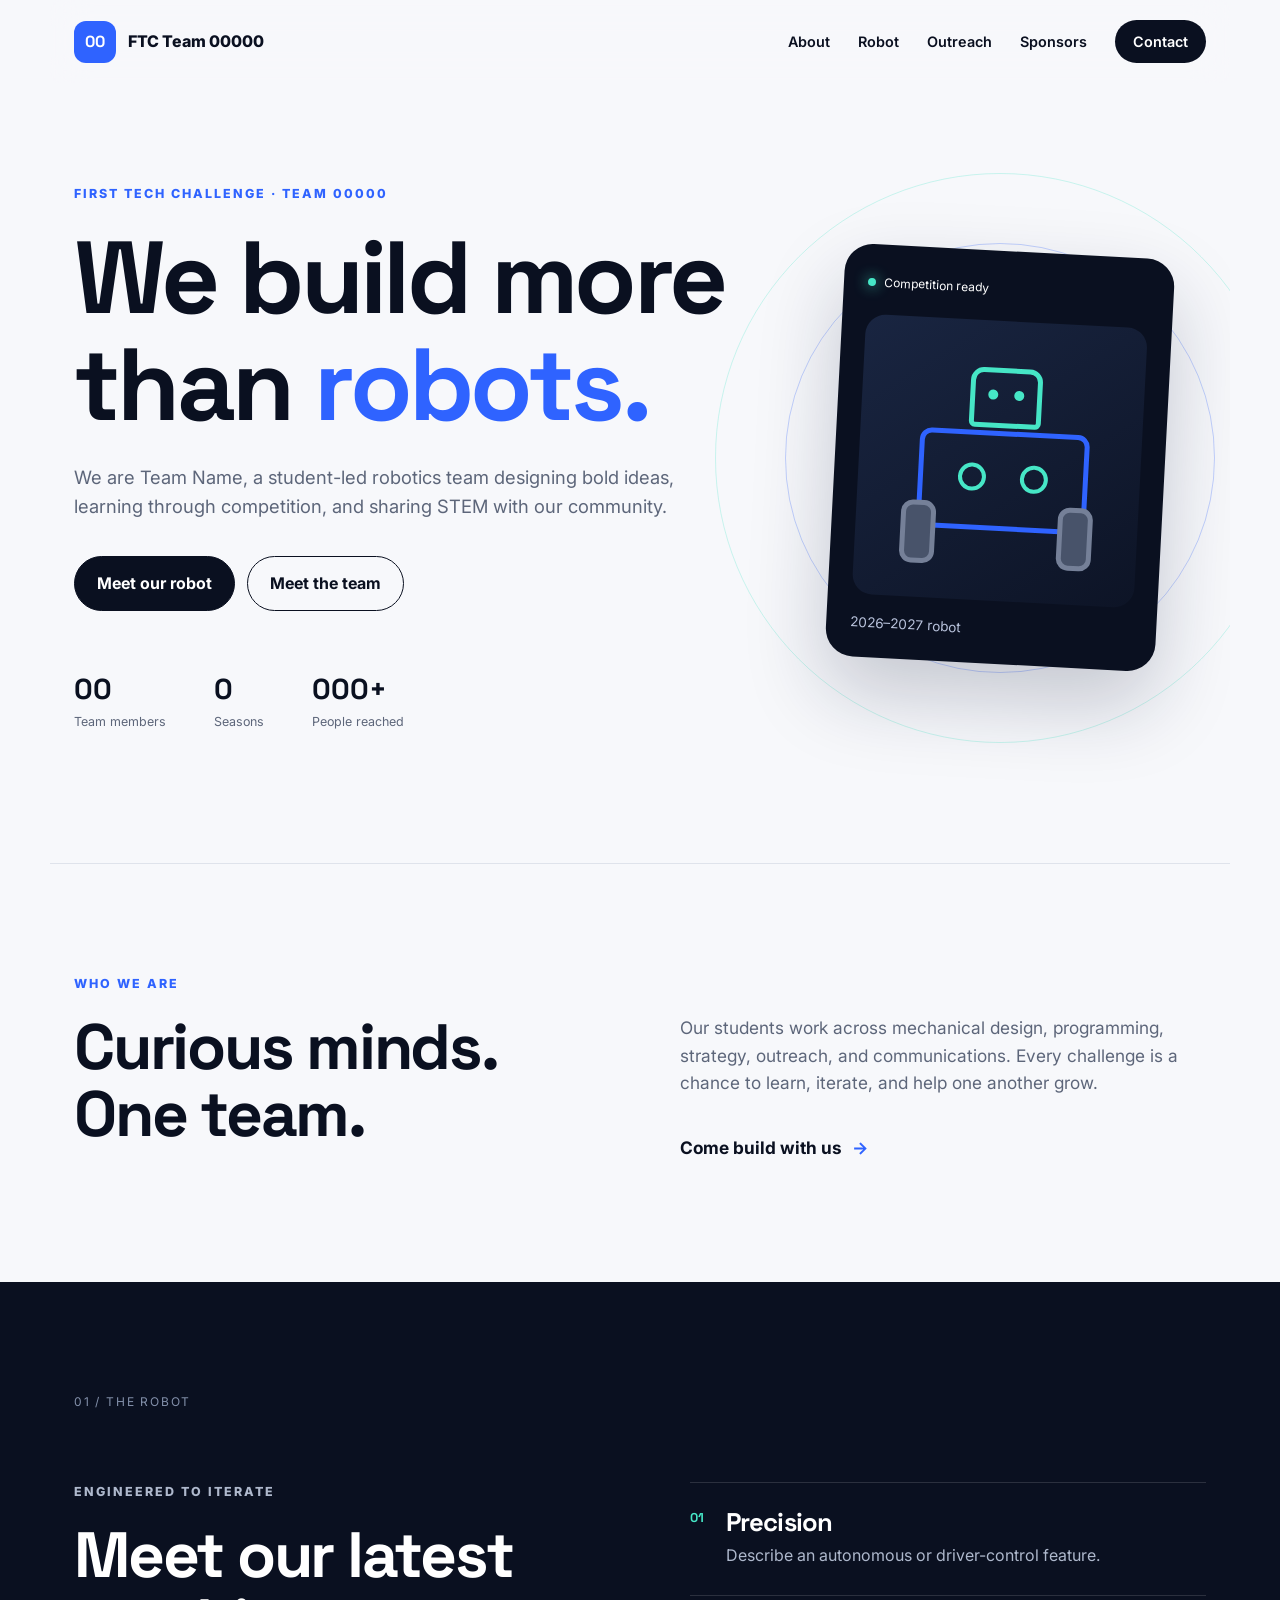
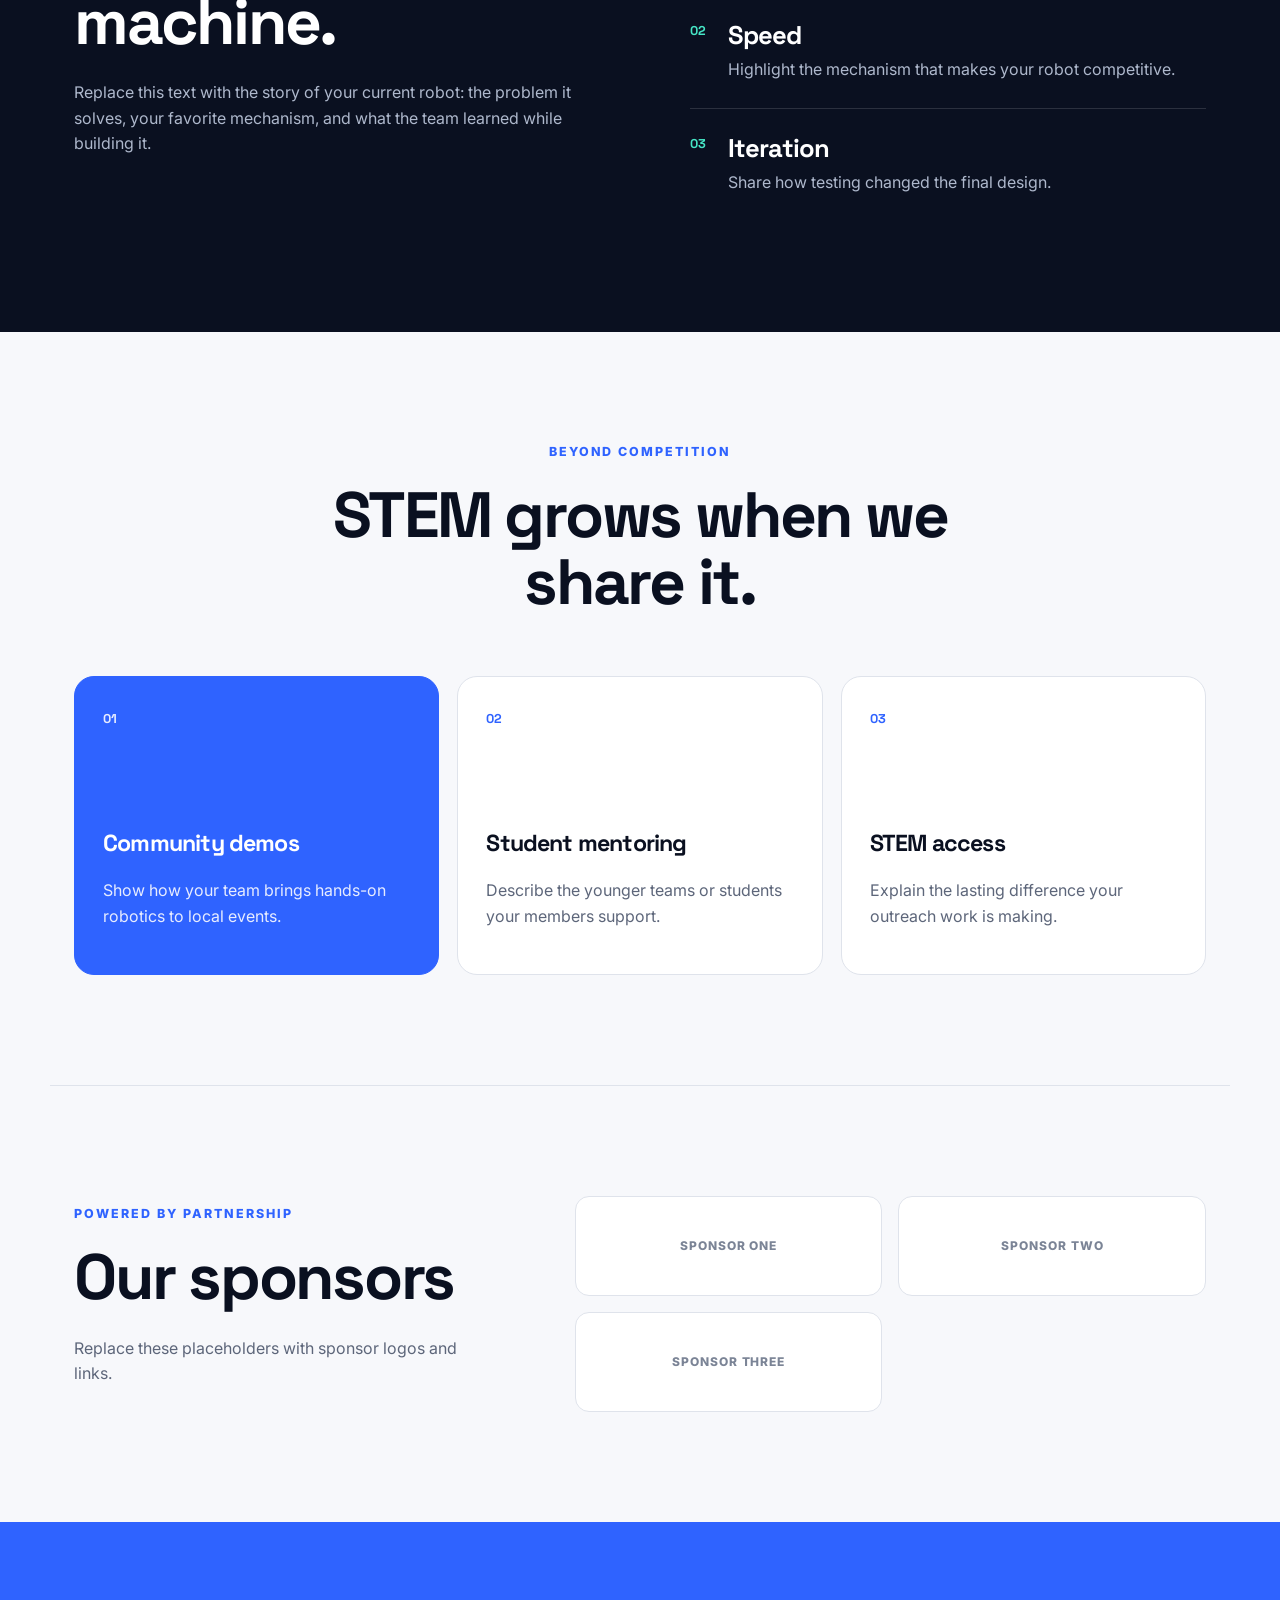
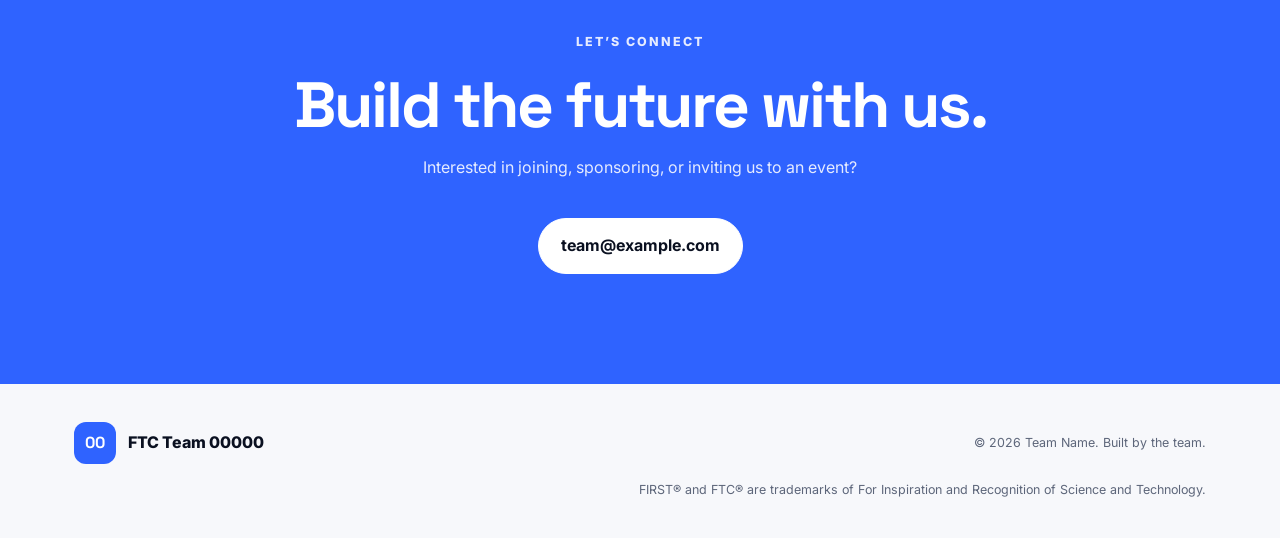
==== index.html @ 21294673 "Create FTC team website starter" ====
<!doctype html>
<html lang="en">
  <head>
    <meta charset="UTF-8" />
    <meta name="viewport" content="width=device-width, initial-scale=1.0" />
    <meta
      name="description"
      content="The official website of FTC Team 00000 — building robots, skills, and community."
    />
    <title>FTC Team 00000 | Team Name</title>
    <link rel="preconnect" href="https://fonts.googleapis.com" />
    <link rel="preconnect" href="https://fonts.gstatic.com" crossorigin />
    <link
      href="https://fonts.googleapis.com/css2?family=Inter:wght@400;500;600;700;800&family=Space+Grotesk:wght@600;700&display=swap"
      rel="stylesheet"
    />
    <link rel="stylesheet" href="styles.css" />
    <script src="script.js" defer></script>
  </head>
  <body>
    <a class="skip-link" href="#main">Skip to content</a>

    <header class="site-header">
      <a class="brand" href="#home" aria-label="Team home">
        <span class="brand-mark" aria-hidden="true">00</span>
        <span>FTC Team 00000</span>
      </a>
      <button class="menu-button" aria-expanded="false" aria-controls="main-nav">
        <span class="sr-only">Open navigation</span>
        <span></span><span></span><span></span>
      </button>
      <nav id="main-nav" aria-label="Main navigation">
        <a href="#about">About</a>
        <a href="#robot">Robot</a>
        <a href="#outreach">Outreach</a>
        <a href="#sponsors">Sponsors</a>
        <a class="nav-cta" href="#contact">Contact</a>
      </nav>
    </header>

    <main id="main">
      <section class="hero" id="home">
        <div class="hero-copy">
          <p class="eyebrow">FIRST Tech Challenge · Team 00000</p>
          <h1>We build more than <span>robots.</span></h1>
          <p class="hero-text">
            We are Team Name, a student-led robotics team designing bold ideas,
            learning through competition, and sharing STEM with our community.
          </p>
          <div class="hero-actions">
            <a class="button primary" href="#robot">Meet our robot</a>
            <a class="button secondary" href="#about">Meet the team</a>
          </div>
          <ul class="hero-stats" aria-label="Team highlights">
            <li><strong>00</strong><span>Team members</span></li>
            <li><strong>0</strong><span>Seasons</span></li>
            <li><strong>000+</strong><span>People reached</span></li>
          </ul>
        </div>
        <div class="hero-visual" aria-label="Decorative robot illustration">
          <div class="orbit orbit-one"></div>
          <div class="orbit orbit-two"></div>
          <div class="robot-card">
            <span class="status"><i></i> Competition ready</span>
            <div class="robot-shape" aria-hidden="true">
              <div class="robot-top"></div>
              <div class="robot-body"><span></span><span></span></div>
              <div class="robot-wheel left"></div>
              <div class="robot-wheel right"></div>
            </div>
            <p>2026–2027 robot</p>
          </div>
        </div>
      </section>

      <section class="section intro" id="about">
        <div>
          <p class="eyebrow">Who we are</p>
          <h2>Curious minds. One team.</h2>
        </div>
        <div class="section-copy">
          <p>
            Our students work across mechanical design, programming, strategy,
            outreach, and communications. Every challenge is a chance to learn,
            iterate, and help one another grow.
          </p>
          <a class="text-link" href="#contact">Come build with us <span>→</span></a>
        </div>
      </section>

      <section class="section robot-section" id="robot">
        <div class="panel-label">01 / THE ROBOT</div>
        <div class="robot-grid">
          <div>
            <p class="eyebrow">Engineered to iterate</p>
            <h2>Meet our latest machine.</h2>
            <p>
              Replace this text with the story of your current robot: the problem
              it solves, your favorite mechanism, and what the team learned while
              building it.
            </p>
          </div>
          <div class="feature-list">
            <article><span>01</span><div><h3>Precision</h3><p>Describe an autonomous or driver-control feature.</p></div></article>
            <article><span>02</span><div><h3>Speed</h3><p>Highlight the mechanism that makes your robot competitive.</p></div></article>
            <article><span>03</span><div><h3>Iteration</h3><p>Share how testing changed the final design.</p></div></article>
          </div>
        </div>
      </section>

      <section class="section outreach" id="outreach">
        <p class="eyebrow">Beyond competition</p>
        <h2>STEM grows when we share it.</h2>
        <div class="card-grid">
          <article class="impact-card accent-card"><span class="card-number">01</span><h3>Community demos</h3><p>Show how your team brings hands-on robotics to local events.</p></article>
          <article class="impact-card"><span class="card-number">02</span><h3>Student mentoring</h3><p>Describe the younger teams or students your members support.</p></article>
          <article class="impact-card"><span class="card-number">03</span><h3>STEM access</h3><p>Explain the lasting difference your outreach work is making.</p></article>
        </div>
      </section>

      <section class="section sponsors" id="sponsors">
        <div>
          <p class="eyebrow">Powered by partnership</p>
          <h2>Our sponsors</h2>
          <p>Replace these placeholders with sponsor logos and links.</p>
        </div>
        <div class="sponsor-list" aria-label="Sponsor placeholders">
          <span>SPONSOR ONE</span><span>SPONSOR TWO</span><span>SPONSOR THREE</span>
        </div>
      </section>

      <section class="contact" id="contact">
        <p class="eyebrow">Let’s connect</p>
        <h2>Build the future with us.</h2>
        <p>Interested in joining, sponsoring, or inviting us to an event?</p>
        <a class="button light" href="mailto:team@example.com">team@example.com</a>
      </section>
    </main>

    <footer>
      <a class="brand" href="#home"><span class="brand-mark" aria-hidden="true">00</span><span>FTC Team 00000</span></a>
      <p>© <span id="year"></span> Team Name. Built by the team.</p>
      <p class="disclaimer">FIRST® and FTC® are trademarks of For Inspiration and Recognition of Science and Technology.</p>
    </footer>
  </body>
</html>
---- styles.css ----
:root {
  --ink: #0a1020;
  --muted: #5d667a;
  --paper: #f7f8fb;
  --white: #fff;
  --blue: #2f63ff;
  --cyan: #46e6c6;
  --line: #dfe3eb;
  --max: 1180px;
}

* { box-sizing: border-box; }
html { scroll-behavior: smooth; }
body { margin: 0; color: var(--ink); background: var(--paper); font-family: Inter, sans-serif; line-height: 1.6; }
a { color: inherit; }
h1, h2, h3, p { margin-top: 0; }
h1, h2, h3 { font-family: "Space Grotesk", sans-serif; line-height: 1.05; letter-spacing: -.035em; }
h1 { max-width: 720px; margin-bottom: 24px; font-size: clamp(3.5rem, 8vw, 7.5rem); }
h1 span { color: var(--blue); }
h2 { margin-bottom: 24px; font-size: clamp(2.4rem, 5vw, 4.5rem); }
p { color: var(--muted); }

.skip-link { position: fixed; top: 8px; left: 8px; z-index: 99; padding: 10px 16px; background: var(--white); transform: translateY(-150%); }
.skip-link:focus { transform: translateY(0); }
.site-header { position: sticky; top: 0; z-index: 20; display: flex; align-items: center; justify-content: space-between; max-width: var(--max); margin: auto; padding: 20px 24px; background: color-mix(in srgb, var(--paper) 88%, transparent); backdrop-filter: blur(18px); }
.brand { display: inline-flex; align-items: center; gap: 12px; color: var(--ink); font-weight: 800; text-decoration: none; }
.brand-mark { display: grid; width: 42px; aspect-ratio: 1; place-items: center; color: var(--white); background: var(--blue); border-radius: 12px; font-family: "Space Grotesk"; }
nav { display: flex; align-items: center; gap: 28px; }
nav a { font-size: .9rem; font-weight: 600; text-decoration: none; }
.nav-cta { padding: 10px 18px; color: var(--white); background: var(--ink); border-radius: 999px; }
.menu-button { display: none; padding: 8px; border: 0; background: transparent; }
.menu-button span:not(.sr-only) { display: block; width: 25px; height: 2px; margin: 5px; background: var(--ink); }
.sr-only { position: absolute; width: 1px; height: 1px; overflow: hidden; clip: rect(0, 0, 0, 0); }

.hero { display: grid; grid-template-columns: 1.4fr .8fr; align-items: center; min-height: 780px; max-width: var(--max); margin: auto; padding: 70px 24px 100px; overflow: hidden; }
.eyebrow { margin-bottom: 20px; color: var(--blue); font-size: .78rem; font-weight: 800; letter-spacing: .16em; text-transform: uppercase; }
.hero-text { max-width: 650px; font-size: 1.15rem; }
.hero-actions { display: flex; flex-wrap: wrap; gap: 12px; margin: 34px 0 55px; }
.button { display: inline-block; padding: 14px 22px; border: 1px solid var(--ink); border-radius: 999px; font-weight: 700; text-decoration: none; transition: transform .2s, box-shadow .2s; }
.button:hover { transform: translateY(-2px); box-shadow: 0 12px 30px #14204a22; }
.primary { color: var(--white); background: var(--ink); }
.secondary { background: transparent; }
.hero-stats { display: flex; gap: 48px; margin: 0; padding: 0; list-style: none; }
.hero-stats li { display: grid; }
.hero-stats strong { font-family: "Space Grotesk"; font-size: 1.8rem; }
.hero-stats span { color: var(--muted); font-size: .78rem; }
.hero-visual { position: relative; display: grid; min-height: 500px; place-items: center; }
.robot-card { position: relative; z-index: 2; width: 330px; padding: 24px; background: var(--ink); border-radius: 28px; box-shadow: 0 35px 80px #101a3a38; transform: rotate(3deg); }
.robot-card p { margin: 18px 0 0; color: #b8c2db; font-size: .85rem; }
.status { display: inline-flex; align-items: center; gap: 8px; color: var(--white); font-size: .75rem; }
.status i { width: 8px; height: 8px; background: var(--cyan); border-radius: 50%; box-shadow: 0 0 14px var(--cyan); }
.robot-shape { position: relative; height: 280px; margin-top: 20px; background: linear-gradient(145deg, #192541, #0d1426); border-radius: 20px; overflow: hidden; }
.robot-top { position: absolute; top: 47px; left: 108px; width: 72px; height: 60px; border: 5px solid var(--cyan); border-radius: 13px 13px 6px 6px; }
.robot-top::before, .robot-top::after { position: absolute; top: 17px; width: 10px; height: 10px; content: ""; background: var(--cyan); border-radius: 50%; }
.robot-top::before { left: 13px; } .robot-top::after { right: 13px; }
.robot-body { position: absolute; top: 110px; left: 60px; display: flex; justify-content: space-evenly; width: 170px; height: 100px; padding-top: 28px; border: 5px solid var(--blue); border-radius: 12px; }
.robot-body span { width: 28px; height: 28px; border: 4px solid var(--cyan); border-radius: 50%; }
.robot-wheel { position: absolute; top: 183px; width: 35px; height: 63px; background: #48536a; border: 5px solid #758098; border-radius: 12px; }
.robot-wheel.left { left: 45px; } .robot-wheel.right { right: 45px; }
.orbit { position: absolute; border: 1px solid #2f63ff44; border-radius: 50%; }
.orbit-one { width: 430px; height: 430px; }
.orbit-two { width: 570px; height: 570px; border-color: #46e6c644; }

.section { max-width: var(--max); margin: auto; padding: 110px 24px; }
.intro { display: grid; grid-template-columns: 1fr 1fr; gap: 80px; border-top: 1px solid var(--line); }
.section-copy { max-width: 520px; padding-top: 40px; font-size: 1.08rem; }
.text-link { display: inline-block; margin-top: 20px; color: var(--ink); font-weight: 700; text-decoration: none; }
.text-link span { margin-left: 6px; color: var(--blue); }
.robot-section { position: relative; max-width: none; padding-right: max(24px, calc((100vw - var(--max)) / 2 + 24px)); padding-left: max(24px, calc((100vw - var(--max)) / 2 + 24px)); color: var(--white); background: var(--ink); }
.panel-label { margin-bottom: 70px; color: #8390aa; font-size: .75rem; letter-spacing: .15em; }
.robot-grid { display: grid; grid-template-columns: 1fr 1fr; gap: 100px; }
.robot-grid p { color: #aeb8cc; }
.feature-list article { display: flex; gap: 22px; padding: 26px 0; border-top: 1px solid #ffffff22; }
.feature-list article > span { color: var(--cyan); font: 700 .8rem "Space Grotesk"; }
.feature-list h3 { margin-bottom: 8px; font-size: 1.6rem; }
.feature-list p { margin-bottom: 0; }
.outreach { text-align: center; }
.outreach > h2 { max-width: 720px; margin-right: auto; margin-left: auto; }
.card-grid { display: grid; grid-template-columns: repeat(3, 1fr); gap: 18px; margin-top: 60px; text-align: left; }
.impact-card { min-height: 290px; padding: 28px; background: var(--white); border: 1px solid var(--line); border-radius: 20px; }
.impact-card h3 { margin-top: 100px; font-size: 1.45rem; }
.card-number { color: var(--blue); font: 700 .8rem "Space Grotesk"; }
.accent-card { color: var(--white); background: var(--blue); border-color: var(--blue); }
.accent-card .card-number, .accent-card p { color: #e7ecff; }
.sponsors { display: grid; grid-template-columns: .8fr 1.2fr; align-items: center; gap: 80px; border-top: 1px solid var(--line); }
.sponsor-list { display: grid; grid-template-columns: repeat(2, 1fr); gap: 16px; }
.sponsor-list span { display: grid; min-height: 100px; place-items: center; color: #7b8496; background: var(--white); border: 1px solid var(--line); border-radius: 14px; font-size: .75rem; font-weight: 800; letter-spacing: .08em; }
.contact { padding: 110px 24px; color: var(--white); background: var(--blue); text-align: center; }
.contact .eyebrow, .contact p { color: #e5ebff; }
.contact h2 { margin-bottom: 16px; }
.light { margin-top: 22px; color: var(--ink); background: var(--white); border-color: var(--white); }
footer { display: grid; grid-template-columns: 1fr auto; align-items: center; gap: 16px; max-width: var(--max); margin: auto; padding: 38px 24px; }
footer p { margin: 0; font-size: .78rem; text-align: right; }
.disclaimer { grid-column: 1 / -1; }

@media (max-width: 800px) {
  .menu-button { display: block; }
  nav { position: absolute; top: 74px; right: 20px; display: none; min-width: 210px; padding: 22px; background: var(--white); border: 1px solid var(--line); border-radius: 16px; box-shadow: 0 20px 50px #101a3a22; }
  nav.open { display: grid; }
  .hero { grid-template-columns: 1fr; padding-top: 55px; }
  .hero-visual { min-height: 480px; }
  .intro, .robot-grid, .sponsors { grid-template-columns: 1fr; gap: 35px; }
  .card-grid { grid-template-columns: 1fr; }
  .impact-card { min-height: 220px; }
  .impact-card h3 { margin-top: 55px; }
}

@media (max-width: 520px) {
  h1 { font-size: 3.3rem; }
  .hero-stats { gap: 24px; }
  .robot-card { width: 285px; }
  .sponsor-list, footer { grid-template-columns: 1fr; }
  footer p { text-align: left; }
  .disclaimer { grid-column: auto; }
}

@media (prefers-reduced-motion: reduce) {
  html { scroll-behavior: auto; }
  *, *::before, *::after { transition-duration: .01ms !important; }
}
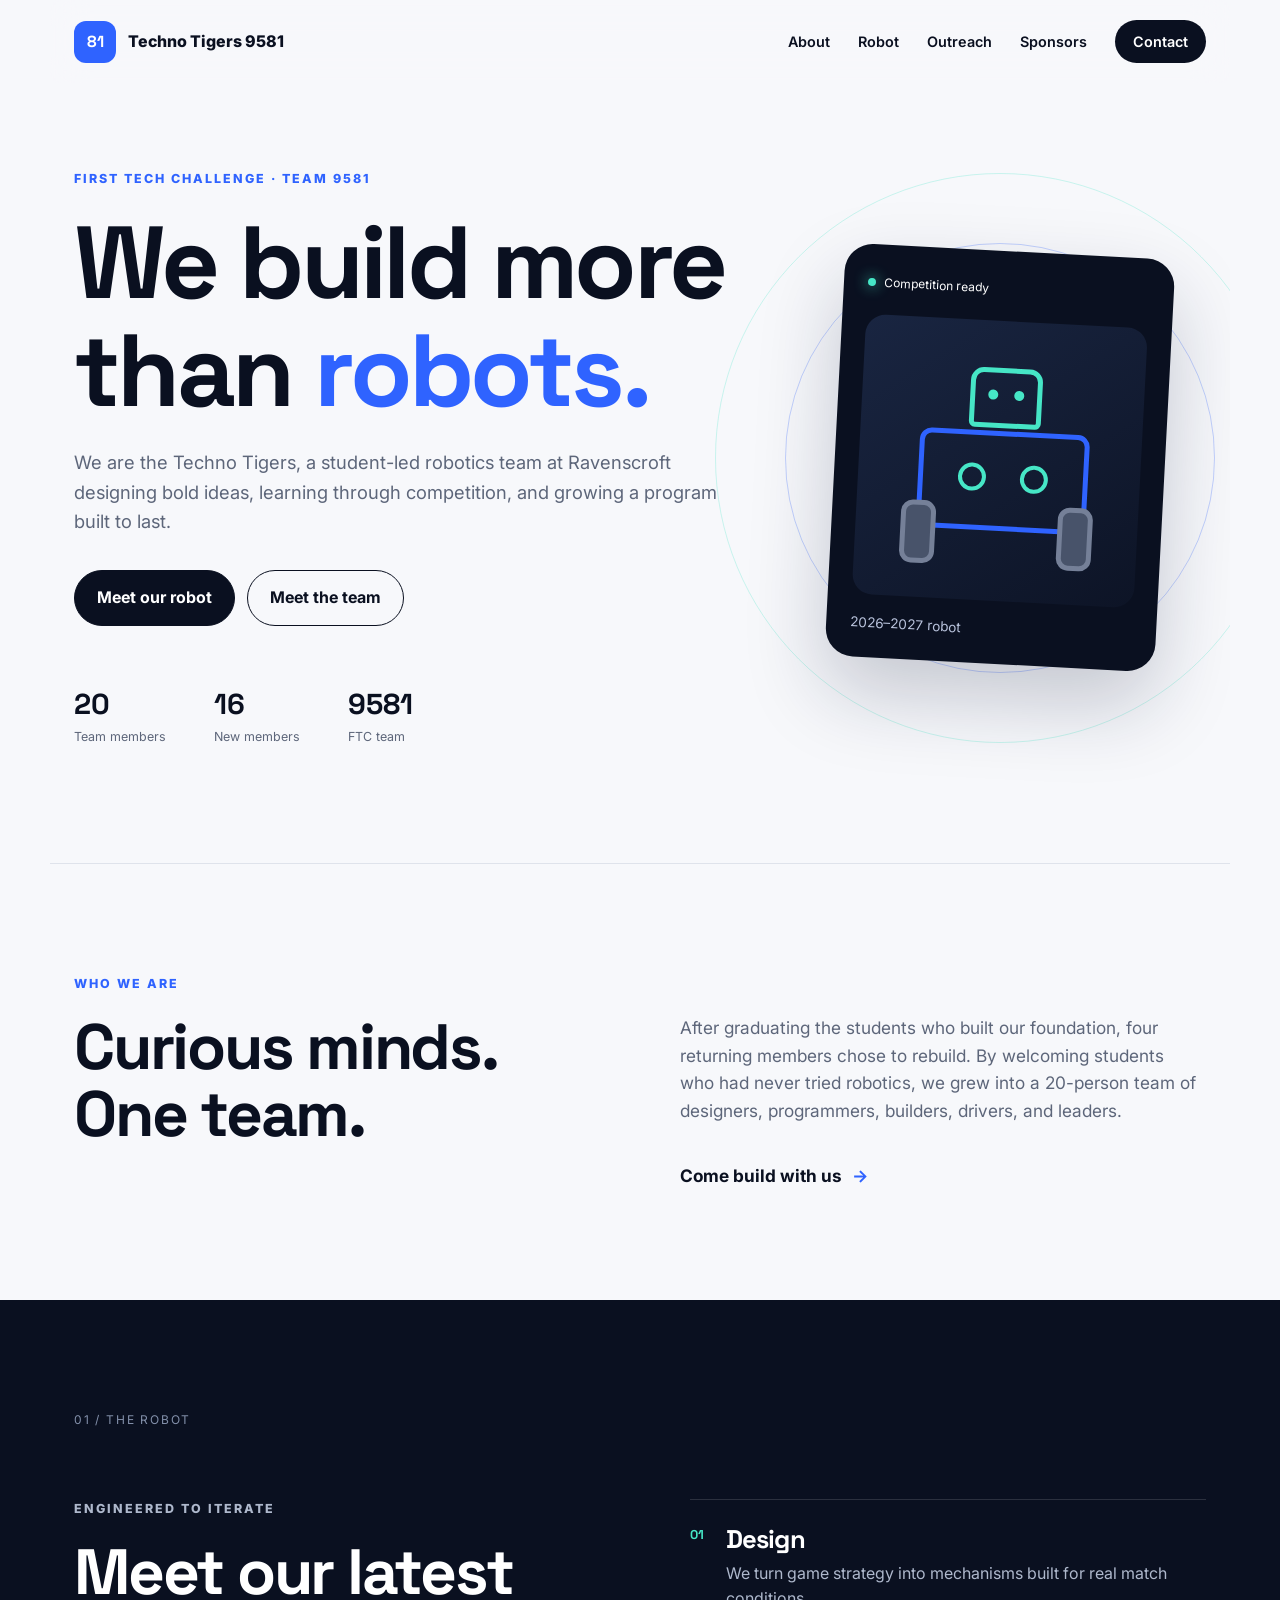
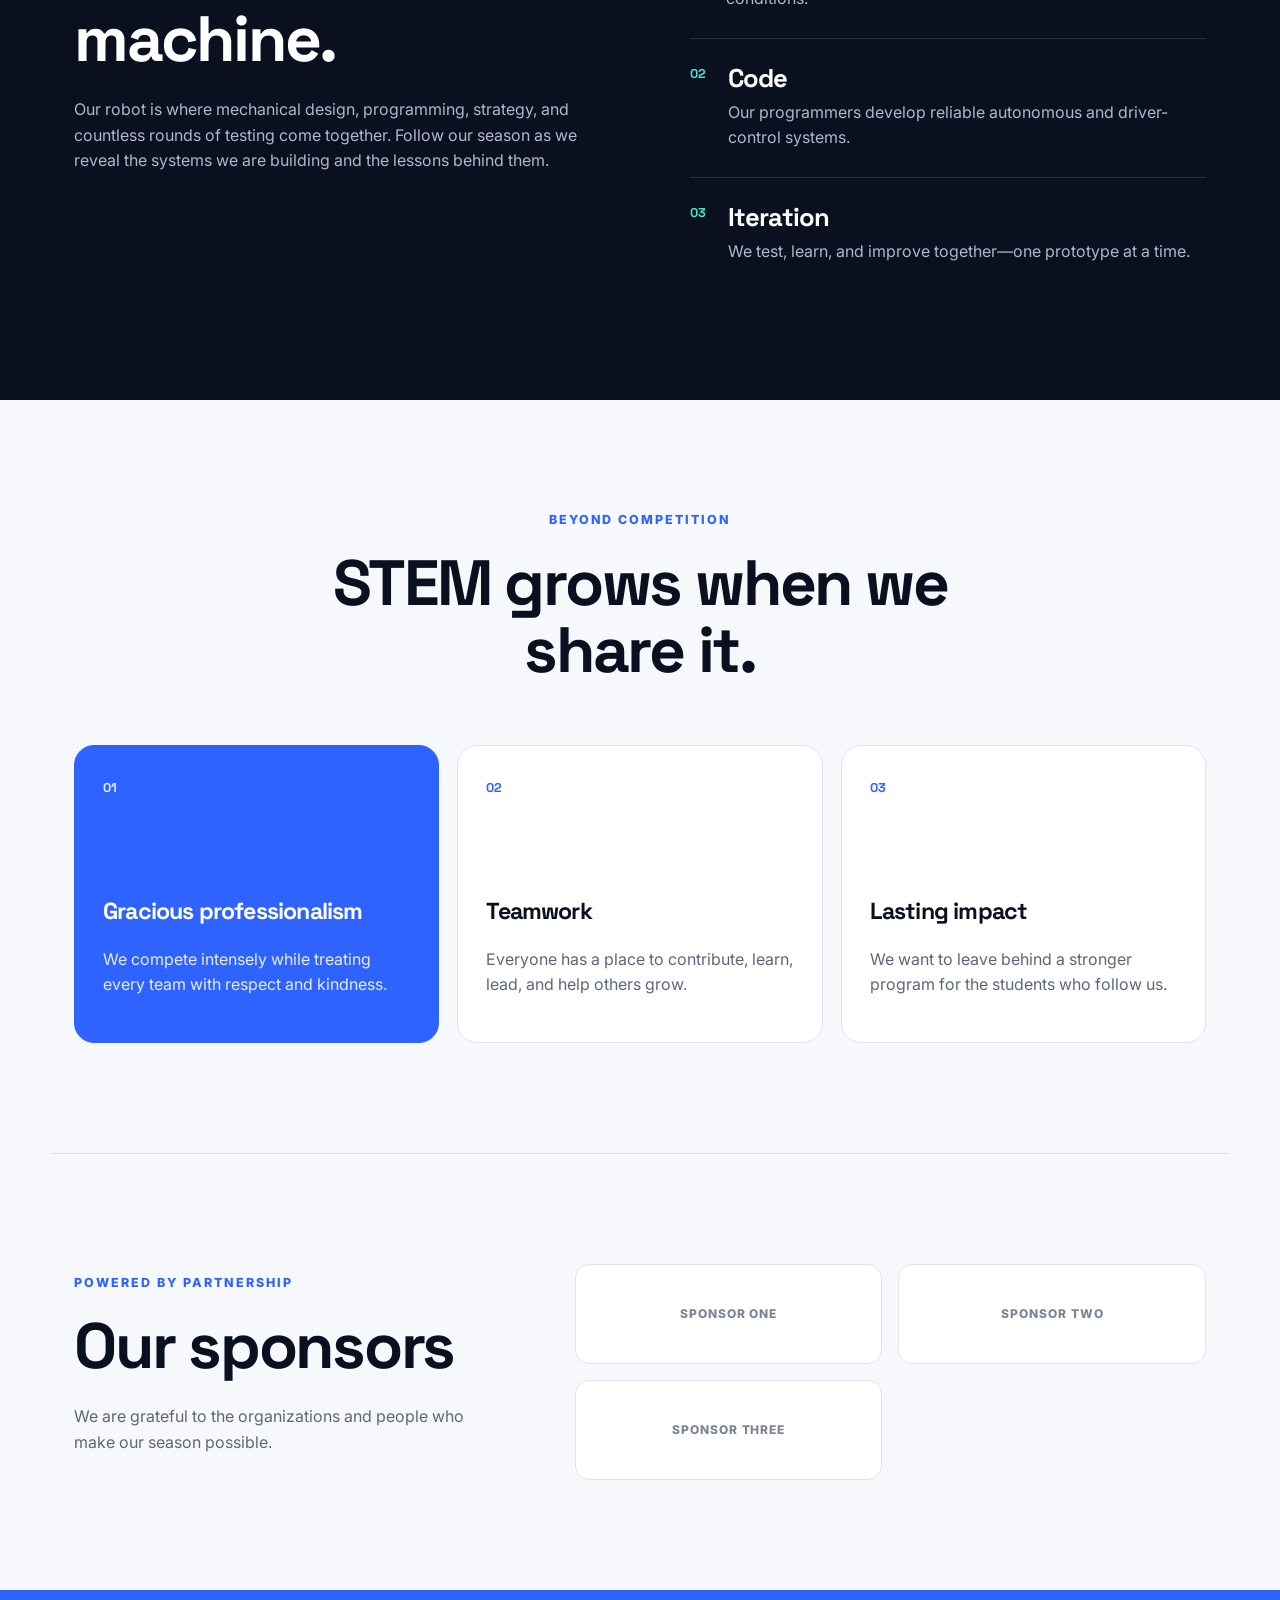
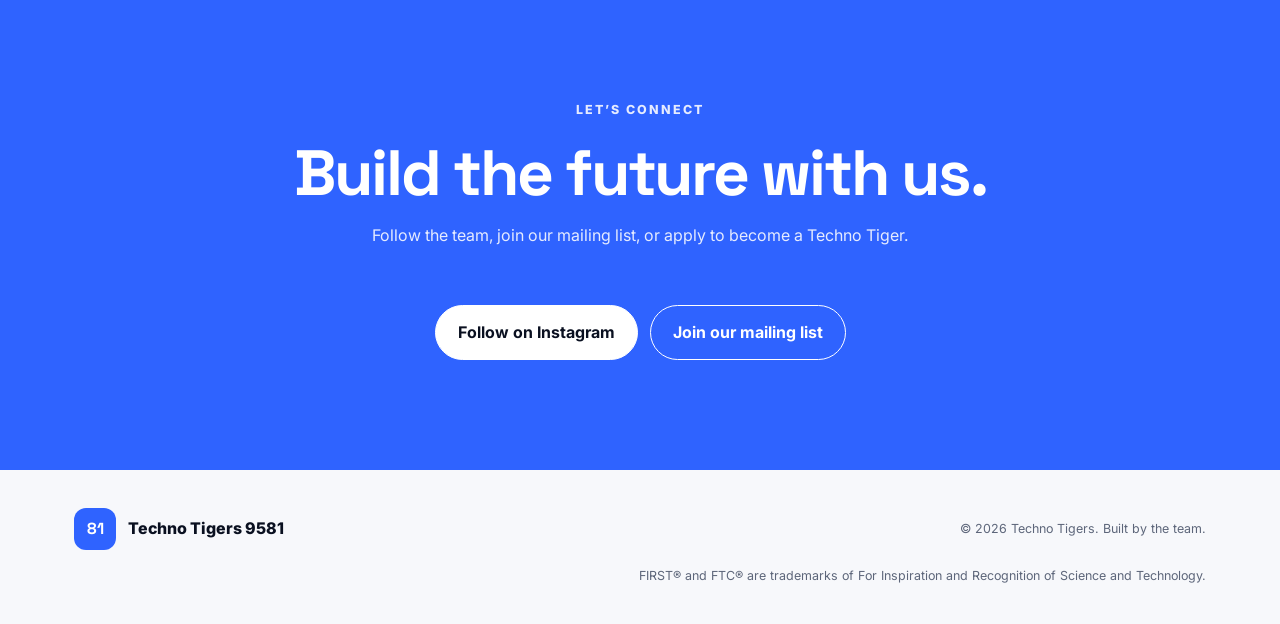
==== commit 915928ca: "Customize site for Techno Tigers 9581" ====
--- a/index.html
+++ b/index.html
@@ -5,9 +5,9 @@
     <meta name="viewport" content="width=device-width, initial-scale=1.0" />
     <meta
       name="description"
-      content="The official website of FTC Team 00000 — building robots, skills, and community."
+      content="The official website of FTC Team 9581, the Techno Tigers — building robots, skills, and community."
     />
-    <title>FTC Team 00000 | Team Name</title>
+    <title>Techno Tigers | FTC Team 9581</title>
     <link rel="preconnect" href="https://fonts.googleapis.com" />
     <link rel="preconnect" href="https://fonts.gstatic.com" crossorigin />
     <link
@@ -22,8 +22,8 @@
 
     <header class="site-header">
       <a class="brand" href="#home" aria-label="Team home">
-        <span class="brand-mark" aria-hidden="true">00</span>
-        <span>FTC Team 00000</span>
+        <span class="brand-mark" aria-hidden="true">81</span>
+        <span>Techno Tigers 9581</span>
       </a>
       <button class="menu-button" aria-expanded="false" aria-controls="main-nav">
         <span class="sr-only">Open navigation</span>
@@ -41,20 +41,21 @@
     <main id="main">
       <section class="hero" id="home">
         <div class="hero-copy">
-          <p class="eyebrow">FIRST Tech Challenge · Team 00000</p>
+          <p class="eyebrow">FIRST Tech Challenge · Team 9581</p>
           <h1>We build more than <span>robots.</span></h1>
           <p class="hero-text">
-            We are Team Name, a student-led robotics team designing bold ideas,
-            learning through competition, and sharing STEM with our community.
+            We are the Techno Tigers, a student-led robotics team at Ravenscroft
+            designing bold ideas, learning through competition, and growing a
+            program built to last.
           </p>
           <div class="hero-actions">
             <a class="button primary" href="#robot">Meet our robot</a>
             <a class="button secondary" href="#about">Meet the team</a>
           </div>
           <ul class="hero-stats" aria-label="Team highlights">
-            <li><strong>00</strong><span>Team members</span></li>
-            <li><strong>0</strong><span>Seasons</span></li>
-            <li><strong>000+</strong><span>People reached</span></li>
+            <li><strong>20</strong><span>Team members</span></li>
+            <li><strong>16</strong><span>New members</span></li>
+            <li><strong>9581</strong><span>FTC team</span></li>
           </ul>
         </div>
         <div class="hero-visual" aria-label="Decorative robot illustration">
@@ -80,11 +81,12 @@
         </div>
         <div class="section-copy">
           <p>
-            Our students work across mechanical design, programming, strategy,
-            outreach, and communications. Every challenge is a chance to learn,
-            iterate, and help one another grow.
+            After graduating the students who built our foundation, four returning
+            members chose to rebuild. By welcoming students who had never tried
+            robotics, we grew into a 20-person team of designers, programmers,
+            builders, drivers, and leaders.
           </p>
-          <a class="text-link" href="#contact">Come build with us <span>→</span></a>
+          <a class="text-link" href="https://forms.gle/LvXUC4UECP4Gyt3Y8">Come build with us <span>→</span></a>
         </div>
       </section>
 
@@ -95,15 +97,15 @@
             <p class="eyebrow">Engineered to iterate</p>
             <h2>Meet our latest machine.</h2>
             <p>
-              Replace this text with the story of your current robot: the problem
-              it solves, your favorite mechanism, and what the team learned while
-              building it.
+              Our robot is where mechanical design, programming, strategy, and
+              countless rounds of testing come together. Follow our season as we
+              reveal the systems we are building and the lessons behind them.
             </p>
           </div>
           <div class="feature-list">
-            <article><span>01</span><div><h3>Precision</h3><p>Describe an autonomous or driver-control feature.</p></div></article>
-            <article><span>02</span><div><h3>Speed</h3><p>Highlight the mechanism that makes your robot competitive.</p></div></article>
-            <article><span>03</span><div><h3>Iteration</h3><p>Share how testing changed the final design.</p></div></article>
+            <article><span>01</span><div><h3>Design</h3><p>We turn game strategy into mechanisms built for real match conditions.</p></div></article>
+            <article><span>02</span><div><h3>Code</h3><p>Our programmers develop reliable autonomous and driver-control systems.</p></div></article>
+            <article><span>03</span><div><h3>Iteration</h3><p>We test, learn, and improve together—one prototype at a time.</p></div></article>
           </div>
         </div>
       </section>
@@ -112,9 +114,9 @@
         <p class="eyebrow">Beyond competition</p>
         <h2>STEM grows when we share it.</h2>
         <div class="card-grid">
-          <article class="impact-card accent-card"><span class="card-number">01</span><h3>Community demos</h3><p>Show how your team brings hands-on robotics to local events.</p></article>
-          <article class="impact-card"><span class="card-number">02</span><h3>Student mentoring</h3><p>Describe the younger teams or students your members support.</p></article>
-          <article class="impact-card"><span class="card-number">03</span><h3>STEM access</h3><p>Explain the lasting difference your outreach work is making.</p></article>
+          <article class="impact-card accent-card"><span class="card-number">01</span><h3>Gracious professionalism</h3><p>We compete intensely while treating every team with respect and kindness.</p></article>
+          <article class="impact-card"><span class="card-number">02</span><h3>Teamwork</h3><p>Everyone has a place to contribute, learn, lead, and help others grow.</p></article>
+          <article class="impact-card"><span class="card-number">03</span><h3>Lasting impact</h3><p>We want to leave behind a stronger program for the students who follow us.</p></article>
         </div>
       </section>
 
@@ -122,7 +124,7 @@
         <div>
           <p class="eyebrow">Powered by partnership</p>
           <h2>Our sponsors</h2>
-          <p>Replace these placeholders with sponsor logos and links.</p>
+          <p>We are grateful to the organizations and people who make our season possible.</p>
         </div>
         <div class="sponsor-list" aria-label="Sponsor placeholders">
           <span>SPONSOR ONE</span><span>SPONSOR TWO</span><span>SPONSOR THREE</span>
@@ -132,14 +134,17 @@
       <section class="contact" id="contact">
         <p class="eyebrow">Let’s connect</p>
         <h2>Build the future with us.</h2>
-        <p>Interested in joining, sponsoring, or inviting us to an event?</p>
-        <a class="button light" href="mailto:team@example.com">team@example.com</a>
+        <p>Follow the team, join our mailing list, or apply to become a Techno Tiger.</p>
+        <div class="hero-actions contact-actions">
+          <a class="button light" href="https://www.instagram.com/ravenscroftrobotics/">Follow on Instagram</a>
+          <a class="button light outline-light" href="https://forms.gle/LVuizM4vbE4ydm7J8">Join our mailing list</a>
+        </div>
       </section>
     </main>
 
     <footer>
-      <a class="brand" href="#home"><span class="brand-mark" aria-hidden="true">00</span><span>FTC Team 00000</span></a>
-      <p>© <span id="year"></span> Team Name. Built by the team.</p>
+      <a class="brand" href="#home"><span class="brand-mark" aria-hidden="true">81</span><span>Techno Tigers 9581</span></a>
+      <p>© <span id="year"></span> Techno Tigers. Built by the team.</p>
       <p class="disclaimer">FIRST® and FTC® are trademarks of For Inspiration and Recognition of Science and Technology.</p>
     </footer>
   </body>
--- a/styles.css
+++ b/styles.css
@@ -89,6 +89,8 @@
 .contact .eyebrow, .contact p { color: #e5ebff; }
 .contact h2 { margin-bottom: 16px; }
 .light { margin-top: 22px; color: var(--ink); background: var(--white); border-color: var(--white); }
+.contact-actions { justify-content: center; margin-bottom: 0; }
+.outline-light { color: var(--white); background: transparent; }
 footer { display: grid; grid-template-columns: 1fr auto; align-items: center; gap: 16px; max-width: var(--max); margin: auto; padding: 38px 24px; }
 footer p { margin: 0; font-size: .78rem; text-align: right; }
 .disclaimer { grid-column: 1 / -1; }
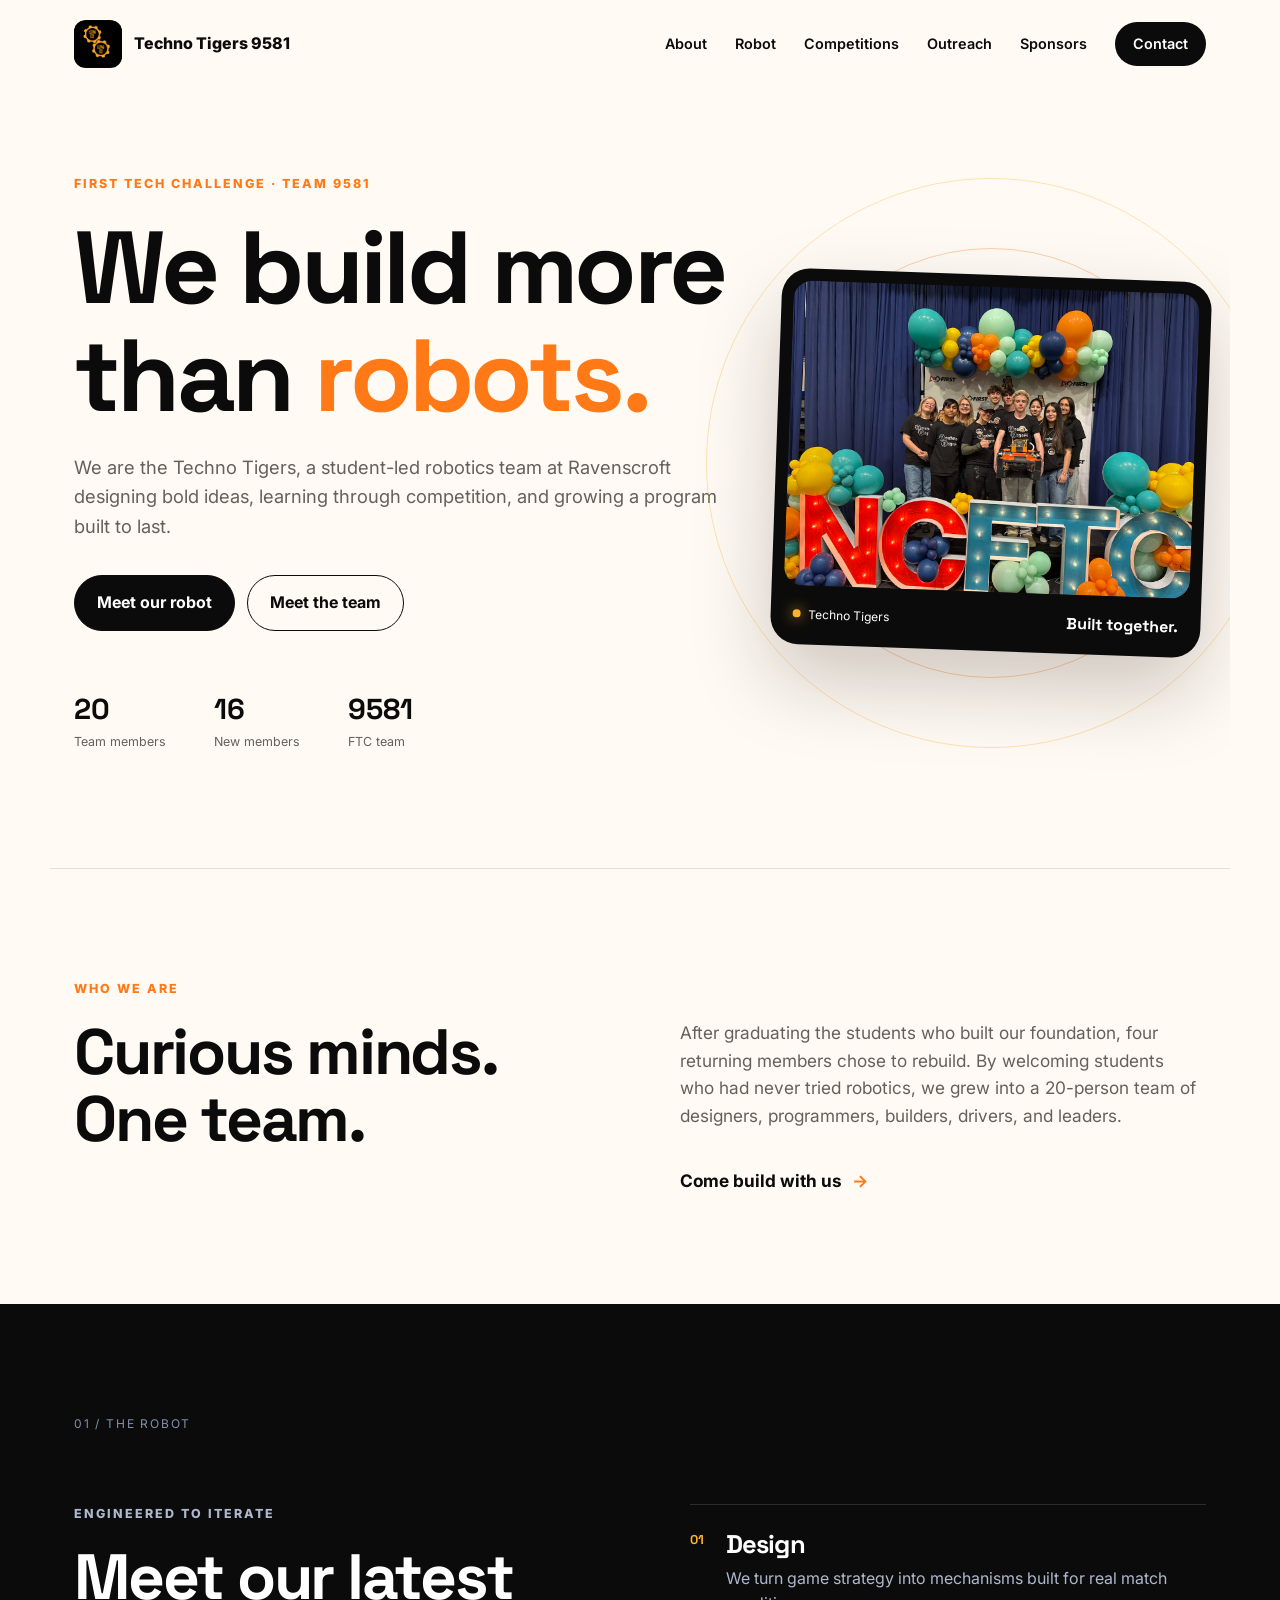
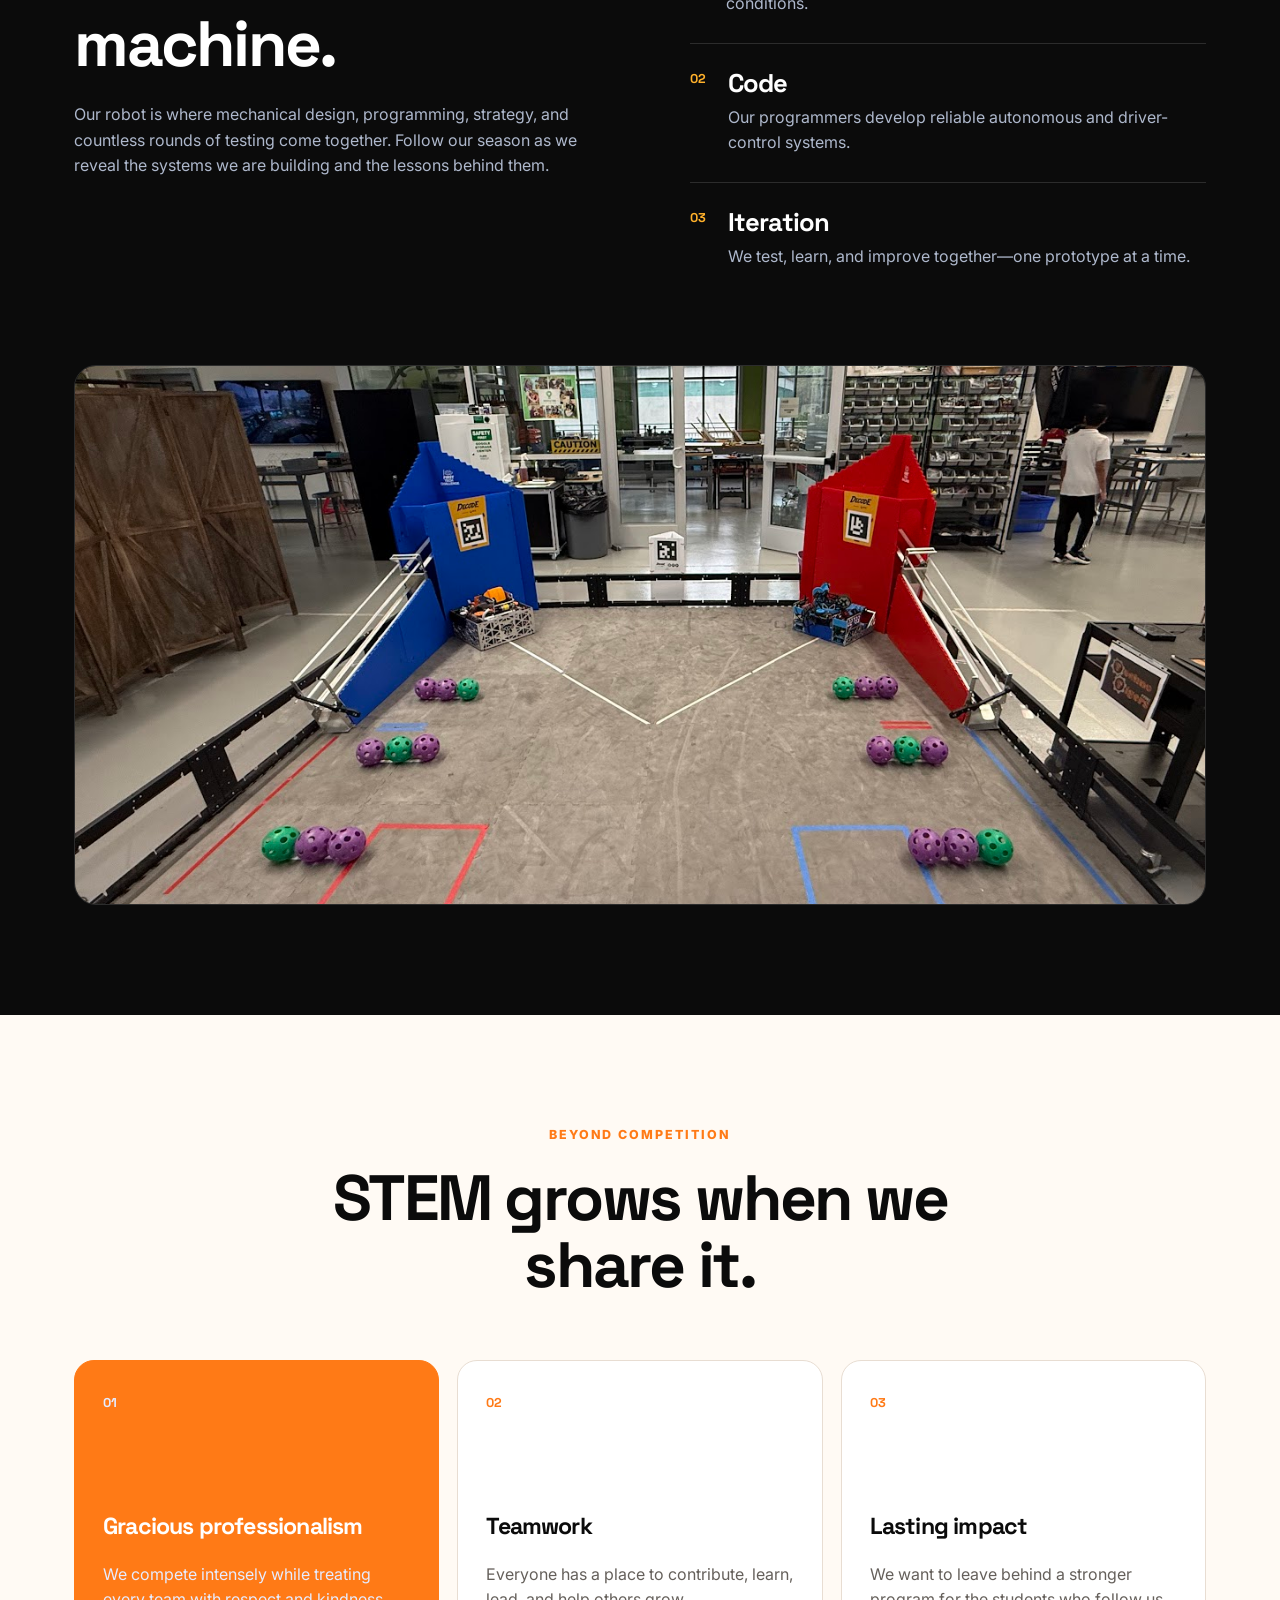
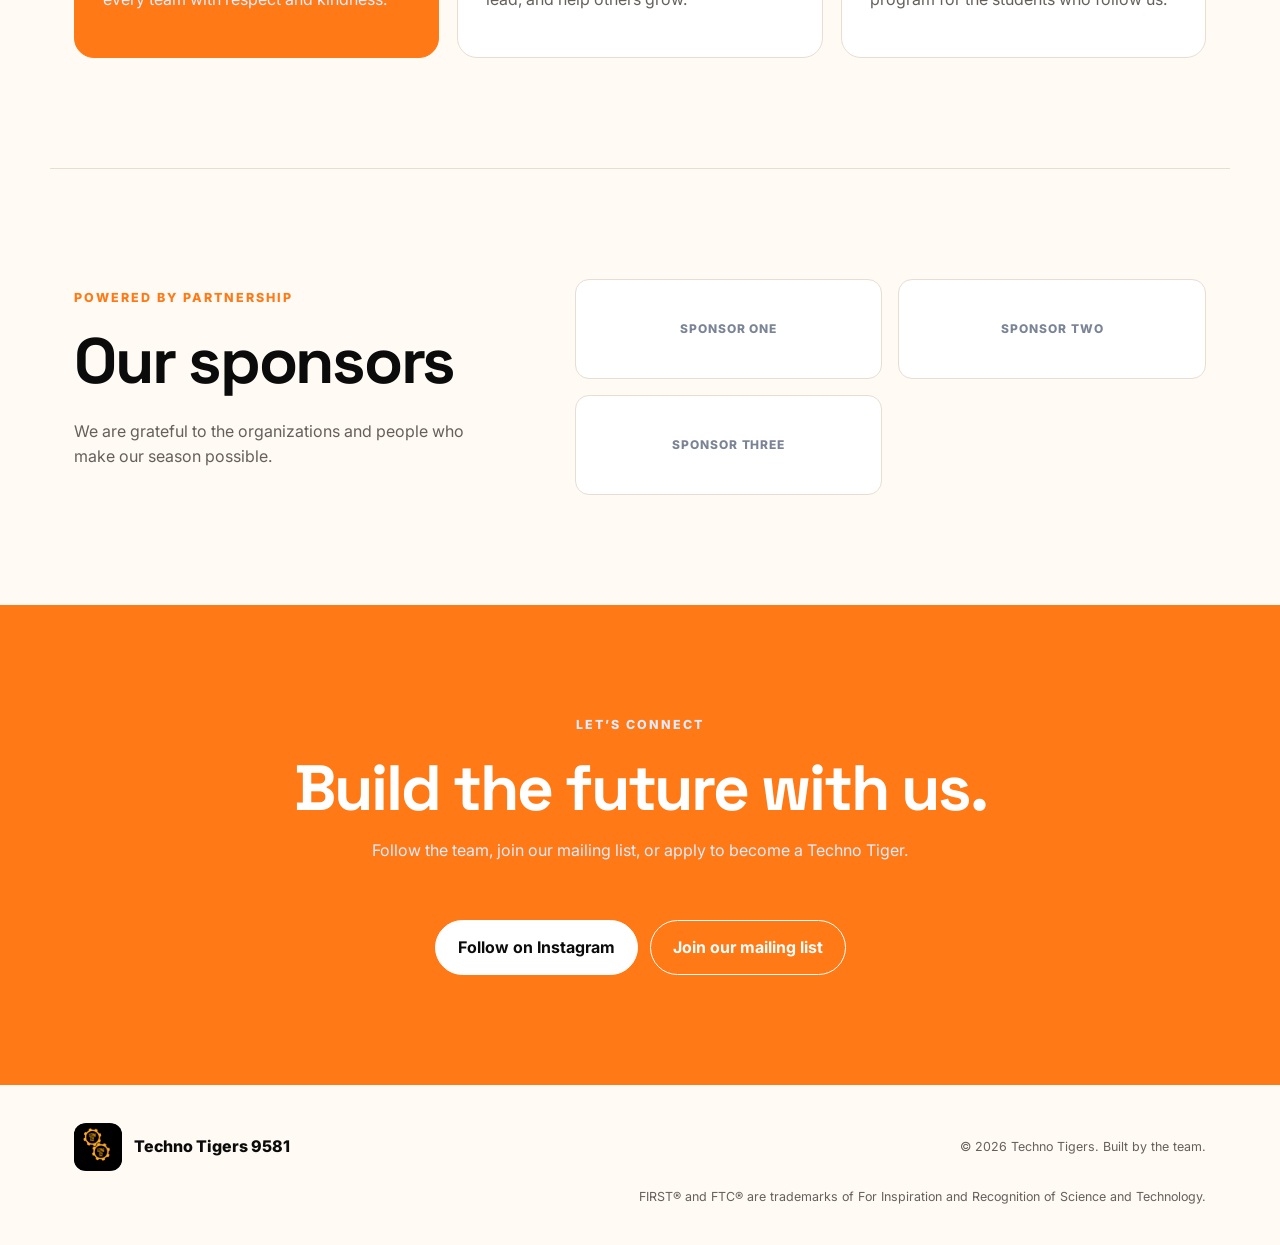
==== commit b234c7c3: "Add Techno Tigers branding and competition history" ====
--- a/index.html
+++ b/index.html
@@ -8,6 +8,7 @@
       content="The official website of FTC Team 9581, the Techno Tigers — building robots, skills, and community."
     />
     <title>Techno Tigers | FTC Team 9581</title>
+    <link rel="icon" type="image/png" href="images/techno-tigers-logo.png" />
     <link rel="preconnect" href="https://fonts.googleapis.com" />
     <link rel="preconnect" href="https://fonts.gstatic.com" crossorigin />
     <link
@@ -22,7 +23,7 @@
 
     <header class="site-header">
       <a class="brand" href="#home" aria-label="Team home">
-        <span class="brand-mark" aria-hidden="true">81</span>
+        <span class="brand-mark"><img src="images/techno-tigers-logo.png" alt="" /></span>
         <span>Techno Tigers 9581</span>
       </a>
       <button class="menu-button" aria-expanded="false" aria-controls="main-nav">
@@ -32,6 +33,7 @@
       <nav id="main-nav" aria-label="Main navigation">
         <a href="#about">About</a>
         <a href="#robot">Robot</a>
+        <a href="competitions.html">Competitions</a>
         <a href="#outreach">Outreach</a>
         <a href="#sponsors">Sponsors</a>
         <a class="nav-cta" href="#contact">Contact</a>
@@ -58,19 +60,13 @@
             <li><strong>9581</strong><span>FTC team</span></li>
           </ul>
         </div>
-        <div class="hero-visual" aria-label="Decorative robot illustration">
+        <div class="hero-visual">
           <div class="orbit orbit-one"></div>
           <div class="orbit orbit-two"></div>
-          <div class="robot-card">
-            <span class="status"><i></i> Competition ready</span>
-            <div class="robot-shape" aria-hidden="true">
-              <div class="robot-top"></div>
-              <div class="robot-body"><span></span><span></span></div>
-              <div class="robot-wheel left"></div>
-              <div class="robot-wheel right"></div>
-            </div>
-            <p>2026–2027 robot</p>
-          </div>
+          <figure class="team-photo-card">
+            <img src="images/team-at-nc-ftc.jpg" alt="Techno Tigers team members posing with their robot at an FTC event" />
+            <figcaption><span class="status"><i></i> Techno Tigers</span><strong>Built together.</strong></figcaption>
+          </figure>
         </div>
       </section>
 
@@ -108,6 +104,7 @@
             <article><span>03</span><div><h3>Iteration</h3><p>We test, learn, and improve together—one prototype at a time.</p></div></article>
           </div>
         </div>
+        <img class="field-photo" src="images/practice-field.jpg" alt="Techno Tigers practice field with red and blue goals" />
       </section>
 
       <section class="section outreach" id="outreach">
@@ -143,7 +140,7 @@
     </main>
 
     <footer>
-      <a class="brand" href="#home"><span class="brand-mark" aria-hidden="true">81</span><span>Techno Tigers 9581</span></a>
+      <a class="brand" href="#home"><span class="brand-mark"><img src="images/techno-tigers-logo.png" alt="" /></span><span>Techno Tigers 9581</span></a>
       <p>© <span id="year"></span> Techno Tigers. Built by the team.</p>
       <p class="disclaimer">FIRST® and FTC® are trademarks of For Inspiration and Recognition of Science and Technology.</p>
     </footer>
--- a/styles.css
+++ b/styles.css
@@ -1,17 +1,17 @@
 :root {
-  --ink: #0a1020;
-  --muted: #5d667a;
-  --paper: #f7f8fb;
+  --ink: #0b0b0b;
+  --muted: #65605b;
+  --paper: #fffaf4;
   --white: #fff;
-  --blue: #2f63ff;
-  --cyan: #46e6c6;
-  --line: #dfe3eb;
+  --blue: #ff7a16;
+  --cyan: #ffb12b;
+  --line: #e8ddd2;
   --max: 1180px;
 }
 
 * { box-sizing: border-box; }
 html { scroll-behavior: smooth; }
-body { margin: 0; color: var(--ink); background: var(--paper); font-family: Inter, sans-serif; line-height: 1.6; }
+body { margin: 0; overflow-x: hidden; color: var(--ink); background: var(--paper); font-family: Inter, sans-serif; line-height: 1.6; }
 a { color: inherit; }
 h1, h2, h3, p { margin-top: 0; }
 h1, h2, h3 { font-family: "Space Grotesk", sans-serif; line-height: 1.05; letter-spacing: -.035em; }
@@ -24,9 +24,11 @@
 .skip-link:focus { transform: translateY(0); }
 .site-header { position: sticky; top: 0; z-index: 20; display: flex; align-items: center; justify-content: space-between; max-width: var(--max); margin: auto; padding: 20px 24px; background: color-mix(in srgb, var(--paper) 88%, transparent); backdrop-filter: blur(18px); }
 .brand { display: inline-flex; align-items: center; gap: 12px; color: var(--ink); font-weight: 800; text-decoration: none; }
-.brand-mark { display: grid; width: 42px; aspect-ratio: 1; place-items: center; color: var(--white); background: var(--blue); border-radius: 12px; font-family: "Space Grotesk"; }
+.brand-mark { display: grid; width: 48px; aspect-ratio: 1; place-items: center; background: #050505; border-radius: 12px; overflow: hidden; }
+.brand-mark img { width: 100%; height: 100%; object-fit: contain; }
 nav { display: flex; align-items: center; gap: 28px; }
 nav a { font-size: .9rem; font-weight: 600; text-decoration: none; }
+nav a.active { color: var(--blue); }
 .nav-cta { padding: 10px 18px; color: var(--white); background: var(--ink); border-radius: 999px; }
 .menu-button { display: none; padding: 8px; border: 0; background: transparent; }
 .menu-button span:not(.sr-only) { display: block; width: 25px; height: 2px; margin: 5px; background: var(--ink); }
@@ -45,21 +47,15 @@
 .hero-stats strong { font-family: "Space Grotesk"; font-size: 1.8rem; }
 .hero-stats span { color: var(--muted); font-size: .78rem; }
 .hero-visual { position: relative; display: grid; min-height: 500px; place-items: center; }
-.robot-card { position: relative; z-index: 2; width: 330px; padding: 24px; background: var(--ink); border-radius: 28px; box-shadow: 0 35px 80px #101a3a38; transform: rotate(3deg); }
-.robot-card p { margin: 18px 0 0; color: #b8c2db; font-size: .85rem; }
+.team-photo-card { position: relative; z-index: 2; width: min(430px, 92vw); margin: 0; padding: 12px; background: var(--ink); border-radius: 28px; box-shadow: 0 35px 80px #21120438; transform: rotate(2deg); overflow: hidden; }
+.team-photo-card > img { display: block; width: 100%; aspect-ratio: 4 / 3; object-fit: cover; border-radius: 19px; }
+.team-photo-card figcaption { display: flex; align-items: center; justify-content: space-between; padding: 16px 10px 6px; color: var(--white); }
+.team-photo-card figcaption strong { font-family: "Space Grotesk"; }
 .status { display: inline-flex; align-items: center; gap: 8px; color: var(--white); font-size: .75rem; }
 .status i { width: 8px; height: 8px; background: var(--cyan); border-radius: 50%; box-shadow: 0 0 14px var(--cyan); }
-.robot-shape { position: relative; height: 280px; margin-top: 20px; background: linear-gradient(145deg, #192541, #0d1426); border-radius: 20px; overflow: hidden; }
-.robot-top { position: absolute; top: 47px; left: 108px; width: 72px; height: 60px; border: 5px solid var(--cyan); border-radius: 13px 13px 6px 6px; }
-.robot-top::before, .robot-top::after { position: absolute; top: 17px; width: 10px; height: 10px; content: ""; background: var(--cyan); border-radius: 50%; }
-.robot-top::before { left: 13px; } .robot-top::after { right: 13px; }
-.robot-body { position: absolute; top: 110px; left: 60px; display: flex; justify-content: space-evenly; width: 170px; height: 100px; padding-top: 28px; border: 5px solid var(--blue); border-radius: 12px; }
-.robot-body span { width: 28px; height: 28px; border: 4px solid var(--cyan); border-radius: 50%; }
-.robot-wheel { position: absolute; top: 183px; width: 35px; height: 63px; background: #48536a; border: 5px solid #758098; border-radius: 12px; }
-.robot-wheel.left { left: 45px; } .robot-wheel.right { right: 45px; }
-.orbit { position: absolute; border: 1px solid #2f63ff44; border-radius: 50%; }
+.orbit { position: absolute; border: 1px solid #ff7a1655; border-radius: 50%; }
 .orbit-one { width: 430px; height: 430px; }
-.orbit-two { width: 570px; height: 570px; border-color: #46e6c644; }
+.orbit-two { width: 570px; height: 570px; border-color: #ffb12b55; }
 
 .section { max-width: var(--max); margin: auto; padding: 110px 24px; }
 .intro { display: grid; grid-template-columns: 1fr 1fr; gap: 80px; border-top: 1px solid var(--line); }
@@ -74,6 +70,7 @@
 .feature-list article > span { color: var(--cyan); font: 700 .8rem "Space Grotesk"; }
 .feature-list h3 { margin-bottom: 8px; font-size: 1.6rem; }
 .feature-list p { margin-bottom: 0; }
+.field-photo { display: block; width: 100%; max-height: 540px; margin-top: 70px; object-fit: cover; border: 1px solid #ffffff22; border-radius: 22px; }
 .outreach { text-align: center; }
 .outreach > h2 { max-width: 720px; margin-right: auto; margin-left: auto; }
 .card-grid { display: grid; grid-template-columns: repeat(3, 1fr); gap: 18px; margin-top: 60px; text-align: left; }
@@ -95,22 +92,55 @@
 footer p { margin: 0; font-size: .78rem; text-align: right; }
 .disclaimer { grid-column: 1 / -1; }
 
+.competition-hero { display: grid; grid-template-columns: .9fr 1.1fr; align-items: center; gap: 70px; max-width: var(--max); min-height: 650px; margin: auto; padding: 70px 24px 100px; }
+.competition-hero > * { min-width: 0; }
+.competition-hero h1 { overflow-wrap: anywhere; font-size: clamp(3.2rem, 7vw, 6.5rem); }
+.competition-hero > div > p:not(.eyebrow) { max-width: 570px; font-size: 1.1rem; }
+.competition-hero img { width: 100%; aspect-ratio: 4 / 3; object-fit: cover; border: 12px solid var(--ink); border-radius: 28px; box-shadow: 24px 24px 0 var(--blue); }
+.season { border-top: 1px solid var(--line); }
+.season-heading { display: grid; grid-template-columns: .35fr 1fr; gap: 50px; align-items: start; margin-bottom: 55px; }
+.season-heading > span { color: var(--blue); font: 700 1rem "Space Grotesk"; }
+.event-feature { display: grid; grid-template-columns: 1.25fr .75fr; background: var(--ink); border-radius: 24px; overflow: hidden; }
+.event-feature > img { width: 100%; height: 100%; min-height: 430px; object-fit: cover; }
+.event-feature article { align-self: center; padding: 50px; color: var(--white); }
+.event-feature h3 { font-size: 2.3rem; }
+.event-feature p { color: #cfc8c2; }
+.event-kicker { color: var(--blue) !important; font-size: .76rem; font-weight: 800; letter-spacing: .13em; text-transform: uppercase; }
+.event-list { display: grid; grid-template-columns: 1fr 1fr; gap: 18px; margin-top: 18px; }
+.event-list article { display: flex; gap: 22px; padding: 32px; background: var(--white); border: 1px solid var(--line); border-radius: 18px; }
+.event-list article > span { color: var(--blue); font: 700 .8rem "Space Grotesk"; }
+.event-list h3 { font-size: 1.4rem; }
+.event-list p:last-child { margin-bottom: 0; }
+.competition-gallery { display: grid; grid-template-columns: 1fr 1fr; gap: 8px; padding: 8px; background: var(--ink); }
+.competition-gallery img { width: 100%; height: 520px; object-fit: cover; }
+.archive > h2 { max-width: 650px; }
+.archive-grid { display: grid; grid-template-columns: 1fr 1fr; gap: 20px; margin-top: 45px; }
+.archive-grid article { padding: 36px; background: var(--white); border: 1px solid var(--line); border-top: 5px solid var(--blue); border-radius: 16px; }
+.archive-grid h3 { margin: 22px 0; font-size: 1.8rem; }
+.archive-grid ul { margin: 0; padding-left: 20px; color: var(--muted); }
+.archive-grid li + li { margin-top: 12px; }
+.season-badge { display: inline-block; padding: 7px 12px; color: var(--white); background: var(--ink); border-radius: 999px; font-size: .75rem; font-weight: 800; }
+
 @media (max-width: 800px) {
   .menu-button { display: block; }
   nav { position: absolute; top: 74px; right: 20px; display: none; min-width: 210px; padding: 22px; background: var(--white); border: 1px solid var(--line); border-radius: 16px; box-shadow: 0 20px 50px #101a3a22; }
   nav.open { display: grid; }
   .hero { grid-template-columns: 1fr; padding-top: 55px; }
   .hero-visual { min-height: 480px; }
-  .intro, .robot-grid, .sponsors { grid-template-columns: 1fr; gap: 35px; }
+  .intro, .robot-grid, .sponsors, .competition-hero, .season-heading, .event-feature { grid-template-columns: 1fr; gap: 35px; }
   .card-grid { grid-template-columns: 1fr; }
   .impact-card { min-height: 220px; }
   .impact-card h3 { margin-top: 55px; }
+  .competition-hero { padding-top: 55px; }
+  .competition-hero img { box-shadow: 12px 12px 0 var(--blue); }
+  .event-list, .archive-grid, .competition-gallery { grid-template-columns: 1fr; }
+  .competition-gallery img { height: 360px; }
 }
 
 @media (max-width: 520px) {
   h1 { font-size: 3.3rem; }
   .hero-stats { gap: 24px; }
-  .robot-card { width: 285px; }
+  .team-photo-card { width: 285px; }
   .sponsor-list, footer { grid-template-columns: 1fr; }
   footer p { text-align: left; }
   .disclaimer { grid-column: auto; }
